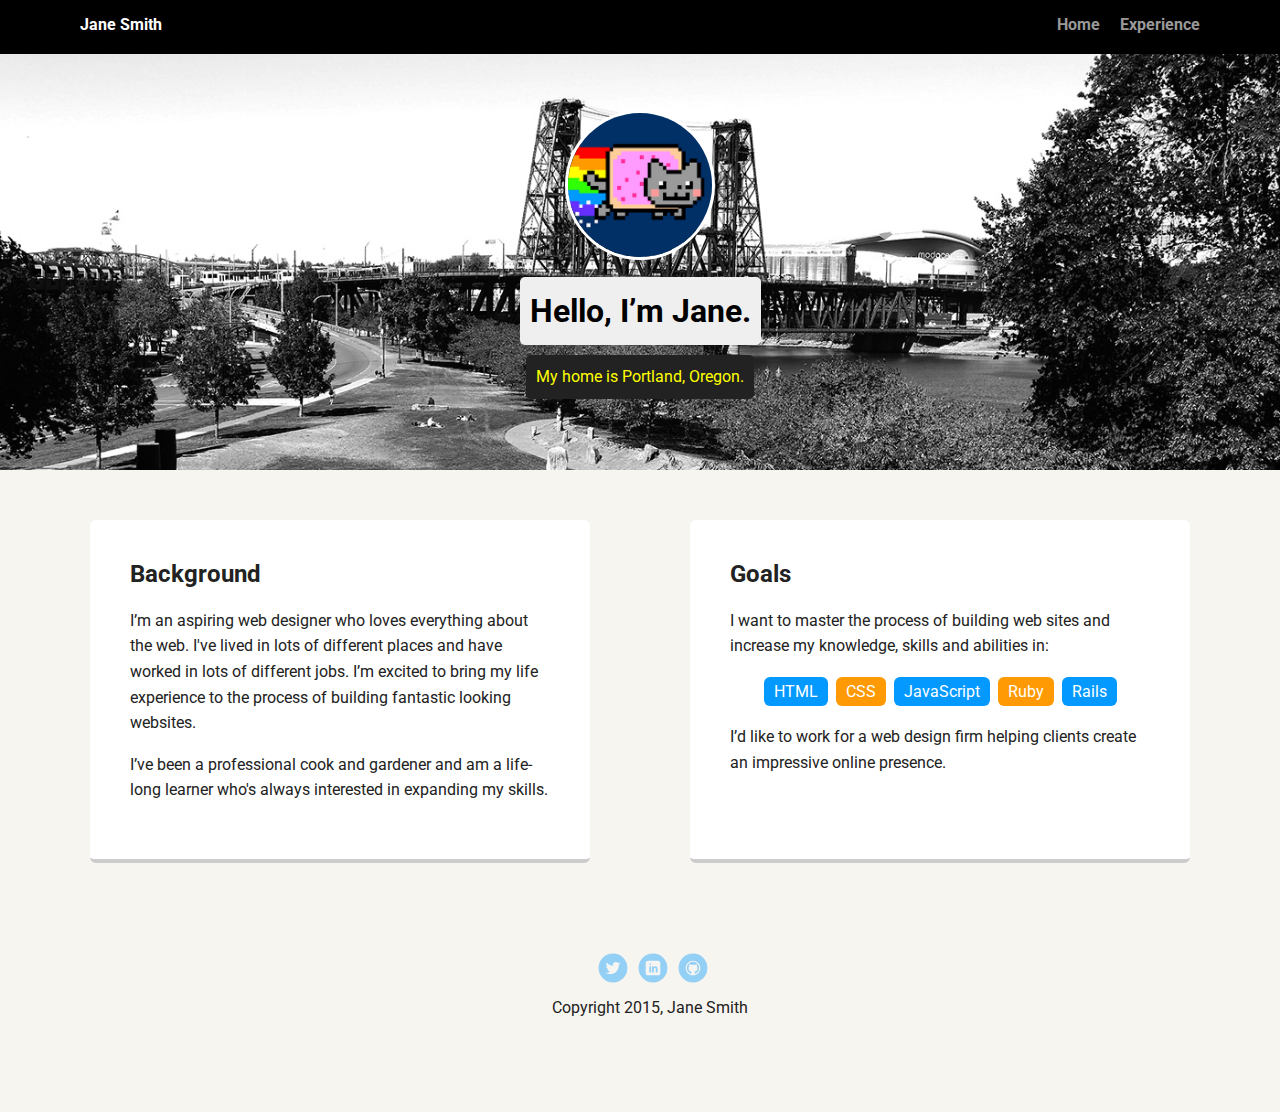
==== index.html @ 6a8ef8f2 "Simplifying le layout" ====
<!doctype html>
<html lang="en">
<head>
  <meta charset="utf-8">
  <title>Jane Smith's Profile</title>
  <meta name="viewport" content="width=device-width, initial-scale=1.0">
  <link rel="stylesheet" href="styles.css">
  <link href="https://fonts.googleapis.com/css?family=Muli%7CRoboto:400,300,500,700,900" rel="stylesheet"></head>
  <body>

    <div class="main-nav">
        <ul class="nav">
          <li class="name">Jane Smith</li>
          <li><a href="#">Home</a></li>
          <li><a href="#">Experience</a></li>
        </ul>
    </div>

    <header>
      <img src="images/me.png" alt="Drawing of Jane Smith" class="profile-image">
      <h1 class="tag name">Hello, I’m Jane.</h1>
      <p class="tag location">My home is Portland, Oregon.</p>
    </header>

    <main class="flex">
      <div class="card">
        <h2>Background</h2>
        <p>I’m an aspiring web designer who loves everything about the web. I've lived in lots of different places and have worked in lots of different jobs. I’m excited to bring my life experience to the process of building fantastic looking websites.</p>
        <p>I’ve been a professional cook and gardener and am a life-long learner who's always interested in expanding my skills.</p>
      </div> 

      <div class="card">
        <h2>Goals</h2>
        <p>I want to master the process of building web sites and increase my knowledge, skills and abilities in:</p>
        <ul class="skills">
          <li>HTML</li>
          <li>CSS</li>
          <li>JavaScript</li>
          <li>Ruby</li>
          <li>Rails</li>
        </ul>
        <p>I’d like to work for a web design firm helping clients create an impressive online presence.</p>
      </div> 

    </main>
    <footer>
      <ul>
        <li><a href="#" class="social twitter">Twitter</a></li>
        <li><a href="#" class="social linkedin">LinkedIn</a></li>
        <li><a href="#" class="social github">Github</a></li>
      </ul>
      <p class="copyright">Copyright 2015, Jane Smith</p>
    </footer>
  </body>
  </html>
---- styles.css ----
/* Global Layout Set-up */
* { 
  box-sizing: border-box;
}
  
body {
  margin: 0;
  padding: 0;
  text-align: center;
  font-family: 'Roboto', sans-serif;
  color: #222;
  background: #f7f5f0;
}
/* Link Styles */

a {
  text-decoration: none;
  color: #999;
}
a:hover {
  color: #6633ff;
}

/* Section Styles */

.main-nav {
  width: 100%;
  background: black;
  min-height: 30px;
  padding: 10px;
  position: fixed;
  text-align: center;
}
.nav {
  display: flex;
  justify-content: space-around;
  font-weight: 700;
  list-style-type: none;
  margin: 0 auto;
  padding: 0;
}

.nav .name {
    display: block;
    margin-right: auto;
    color: white;
}
.nav li {
  padding: 5px 10px 10px 10px;
}
.nav a {
  transition: all .5s;
}
.nav a:hover {
  color: white
}

header {
  text-align: center;
  background: url('images/portland.jpg') no-repeat top center ;
  background-size: cover;
  overflow: hidden;
  padding-top: 60px;
}
header {
  line-height: 1.5;
}
header .profile-image {
  margin-top: 50px;
  width: 150px;
  height: 150px;
  border-radius: 50%;
  border: 3px solid white;
  transition: all .5s;
}
header .profile-image:hover {
  transform: scale(1.2) rotate(5deg);
}
.tag {
  background-color: #efefef;
  color: black;
  padding: 10px;
  border-radius: 5px;
  display: table;
  margin: 10px auto;
} 
.location {
  background-color: #222;
  color: yellow;
}
.card {
  margin: 30px;
  padding: 20px 40px 40px;
  max-width: 500px;
  text-align: left;
  background: #fff;
  border-bottom: 4px solid #ccc;
  border-radius: 6px;
  transition: all .5s;
}
.card:hover {
  border-color: #ff99ff;
}

ul.skills {
  padding: 0;
  text-align: center;
}

.skills li {
  border-radius: 6px;
  display: inline-block;
  background: #ff9904;
  color: white;
  padding: 5px 10px;
  margin: 2px;
}

.skills li:nth-child(odd) {
  background: #0399ff;
}

footer {
  width: 100%;
  min-height: 30px;
  padding: 20px 0 40px 20px;
}

footer .copyright {
  top: -8px;
  font-size: .75em;
}

footer ul {
  list-style-type: none;
  margin: 0;
  padding: 0;
}

footer ul li {
  display: inline-block;
}

a.social {
  display: inline-block;
  text-indent: -9999px;
  margin-left: 5px;
  width: 30px;
  height: 30px;
  background-size: 30px 30px;
  opacity: .4;
  transition: all .5s;
}
a.twitter {
  background-image: url(images/twitter.svg);
}
a.linkedin {
  background-image: url(images/linkedin.svg);
}
a.github {
  background-image: url(images/github.svg);
}
a.social:hover {
  opacity: 1;
}
.clearfix {
  clear: both;
}

/* Styles for larger screens */
@media screen and (min-width: 720px) {
  
  .flex {
      display: -ms-flexbox;      /* TWEENER - IE 10 */
      display: flex; 
      max-width: 1200px;
      -ms-flex-pack: distribute;
      justify-content: space-around;
      margin: 0 auto;
  }

  header {
    min-height: 470px;
  }

  .nav {
    max-width: 1200px;
    padding: 0 30px;
  }


  main {
    padding-top: 20px;
  }

  main p {
    line-height: 1.6em;
  }

  footer {
    font-size: 1.3em;
    max-width: 1200px;
    margin: 40px auto;
  }

}
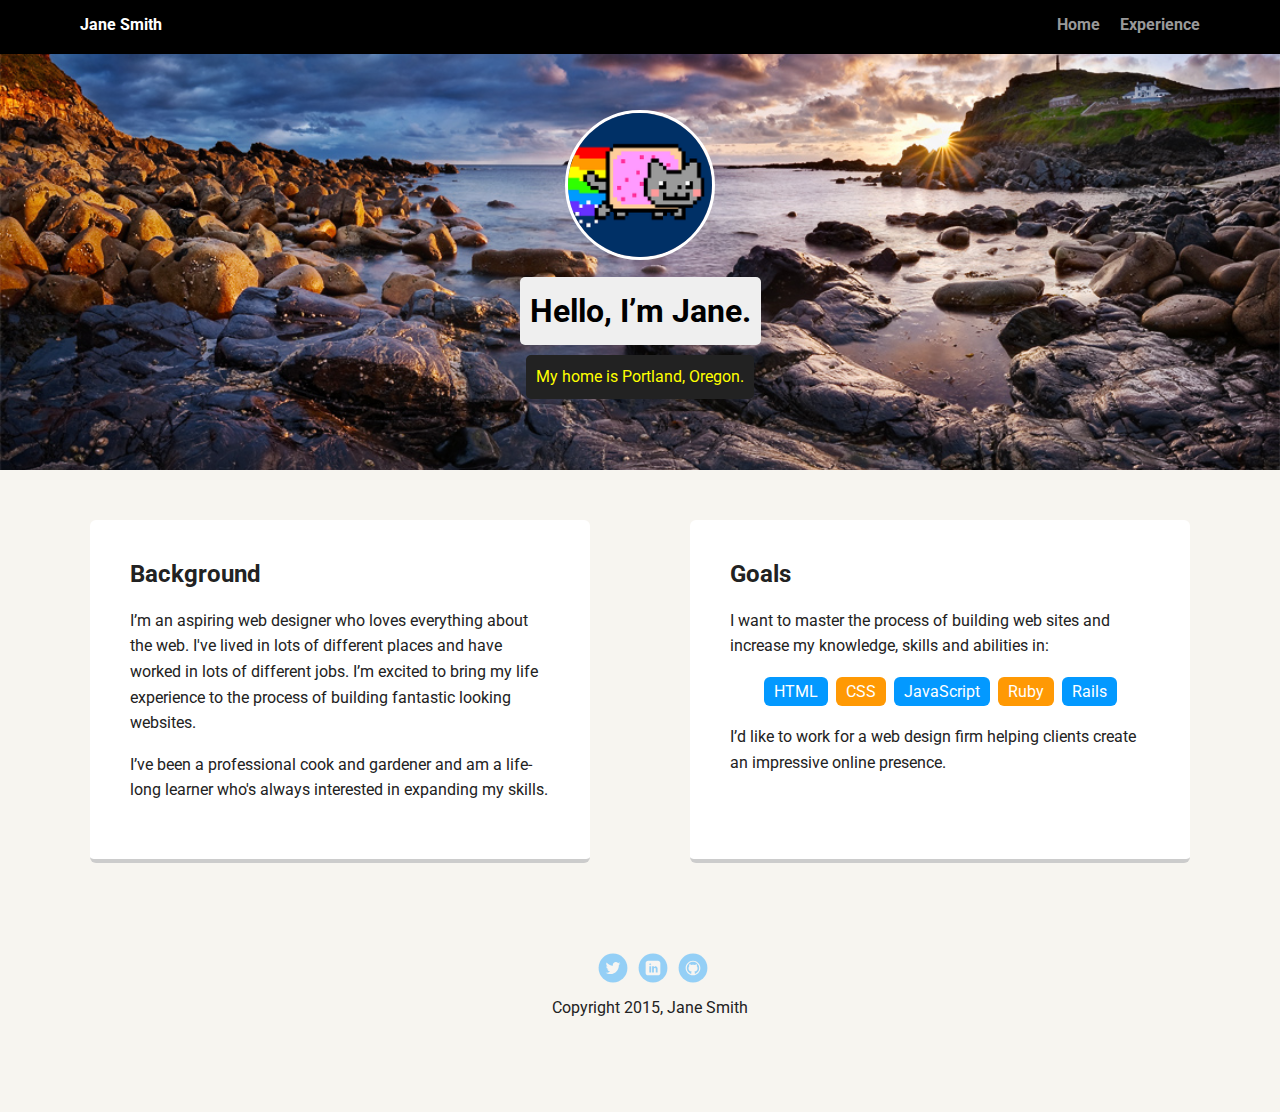
==== commit 35a7e3cf: "Added new images to repository" ====
--- a/index.html
+++ b/index.html
@@ -27,7 +27,7 @@
         <h2>Background</h2>
         <p>I’m an aspiring web designer who loves everything about the web. I've lived in lots of different places and have worked in lots of different jobs. I’m excited to bring my life experience to the process of building fantastic looking websites.</p>
         <p>I’ve been a professional cook and gardener and am a life-long learner who's always interested in expanding my skills.</p>
-      </div> 
+      </div>
 
       <div class="card">
         <h2>Goals</h2>
@@ -40,7 +40,7 @@
           <li>Rails</li>
         </ul>
         <p>I’d like to work for a web design firm helping clients create an impressive online presence.</p>
-      </div> 
+      </div>
 
     </main>
     <footer>
--- a/styles.css
+++ b/styles.css
@@ -1,8 +1,8 @@
 /* Global Layout Set-up */
-* { 
+* {
   box-sizing: border-box;
 }
-  
+
 body {
   margin: 0;
   padding: 0;
@@ -57,7 +57,7 @@
 
 header {
   text-align: center;
-  background: url('images/portland.jpg') no-repeat top center ;
+  background: url('images/priest-cove.jpg') no-repeat top center ;
   background-size: cover;
   overflow: hidden;
   padding-top: 60px;
@@ -83,7 +83,7 @@
   border-radius: 5px;
   display: table;
   margin: 10px auto;
-} 
+}
 .location {
   background-color: #222;
   color: yellow;
@@ -169,10 +169,10 @@
 
 /* Styles for larger screens */
 @media screen and (min-width: 720px) {
-  
+
   .flex {
       display: -ms-flexbox;      /* TWEENER - IE 10 */
-      display: flex; 
+      display: flex;
       max-width: 1200px;
       -ms-flex-pack: distribute;
       justify-content: space-around;
@@ -204,4 +204,3 @@
   }
 
 }
-
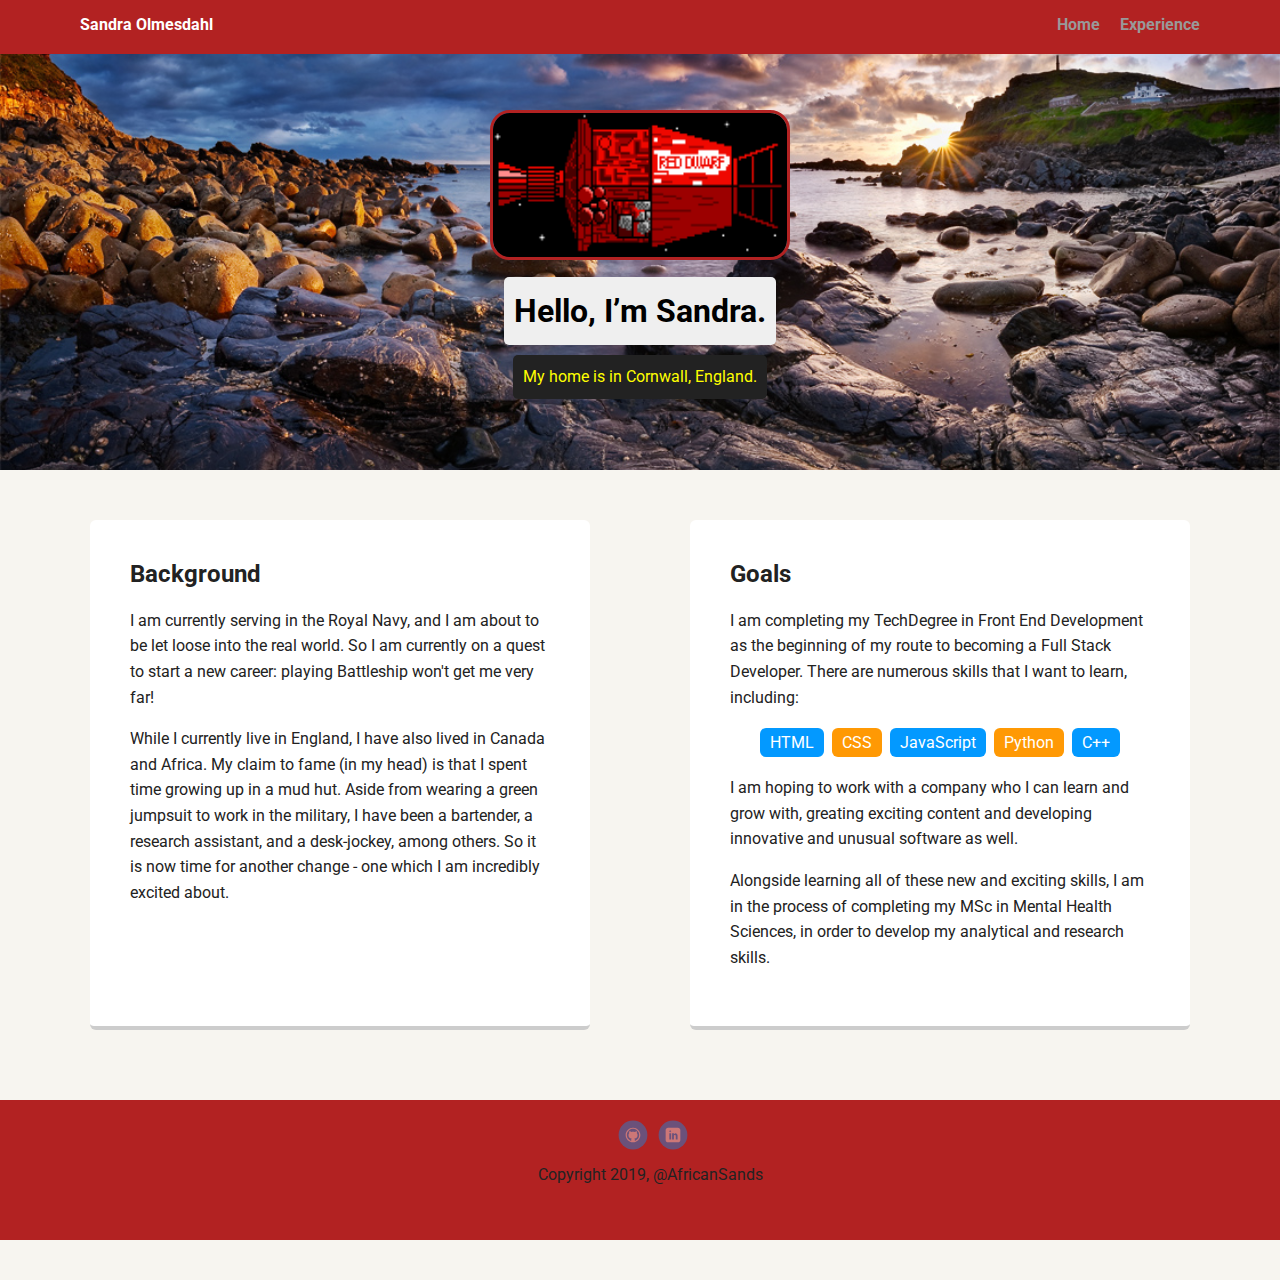
==== commit 2b375cb0: "Initial edit" ====
--- a/index.html
+++ b/index.html
@@ -2,7 +2,7 @@
 <html lang="en">
 <head>
   <meta charset="utf-8">
-  <title>Jane Smith's Profile</title>
+  <title>Sandra Olmesdahl's Profile</title>
   <meta name="viewport" content="width=device-width, initial-scale=1.0">
   <link rel="stylesheet" href="styles.css">
   <link href="https://fonts.googleapis.com/css?family=Muli%7CRoboto:400,300,500,700,900" rel="stylesheet"></head>
@@ -10,46 +10,46 @@
 
     <div class="main-nav">
         <ul class="nav">
-          <li class="name">Jane Smith</li>
-          <li><a href="#">Home</a></li>
+          <li class="name">Sandra Olmesdahl</li>
+          <li><a href="index.html">Home</a></li>
           <li><a href="#">Experience</a></li>
         </ul>
     </div>
 
     <header>
-      <img src="images/me.png" alt="Drawing of Jane Smith" class="profile-image">
-      <h1 class="tag name">Hello, I’m Jane.</h1>
-      <p class="tag location">My home is Portland, Oregon.</p>
+      <img src="images/red_dwarf_3.gif" alt="One of Sandra's favourite things" class="profile-image">
+      <h1 class="tag name">Hello, I’m Sandra.</h1>
+      <p class="tag location">My home is in Cornwall, England.</p>
     </header>
 
     <main class="flex">
       <div class="card">
         <h2>Background</h2>
-        <p>I’m an aspiring web designer who loves everything about the web. I've lived in lots of different places and have worked in lots of different jobs. I’m excited to bring my life experience to the process of building fantastic looking websites.</p>
-        <p>I’ve been a professional cook and gardener and am a life-long learner who's always interested in expanding my skills.</p>
+        <p>I am currently serving in the Royal Navy, and I am about to be let loose into the real world. So I am currently on a quest to start a new career: playing Battleship won't get me very far!</p>
+        <p>While I currently live in England, I have also lived in Canada and Africa. My claim to fame (in my head) is that I spent time growing up in a mud hut. Aside from wearing a green jumpsuit to work in the military, I have been a bartender, a research assistant, and a desk-jockey, among others. So it is now time for another change - one which I am incredibly excited about.</p>
       </div>
 
       <div class="card">
         <h2>Goals</h2>
-        <p>I want to master the process of building web sites and increase my knowledge, skills and abilities in:</p>
+        <p>I am completing my TechDegree in Front End Development as the beginning of my route to becoming a Full Stack Developer. There are numerous skills that I want to learn, including:</p>
         <ul class="skills">
           <li>HTML</li>
           <li>CSS</li>
           <li>JavaScript</li>
-          <li>Ruby</li>
-          <li>Rails</li>
+          <li>Python</li>
+          <li>C++</li>
         </ul>
-        <p>I’d like to work for a web design firm helping clients create an impressive online presence.</p>
+        <p>I am hoping to work with a company who I can learn and grow with, greating exciting content and developing innovative and unusual software as well.</p>
+        <p>Alongside learning all of these new and exciting skills, I am in the process of completing my MSc in Mental Health Sciences, in order to develop my analytical and research skills.</p>
       </div>
 
     </main>
     <footer>
       <ul>
-        <li><a href="#" class="social twitter">Twitter</a></li>
-        <li><a href="#" class="social linkedin">LinkedIn</a></li>
-        <li><a href="#" class="social github">Github</a></li>
+        <li><a href="https://github.com/AfricanSands" class="social github">Github</a></li>
+        <li><a href="https://www.linkedin.com/in/sandra-olmesdahl-3199ab4b" class="social linkedin">LinkedIn</a></li>
       </ul>
-      <p class="copyright">Copyright 2015, Jane Smith</p>
+      <p class="copyright">Copyright 2019, @AfricanSands</p>
     </footer>
   </body>
   </html>
--- a/styles.css
+++ b/styles.css
@@ -25,7 +25,7 @@
 
 .main-nav {
   width: 100%;
-  background: black;
+  background: firebrick;
   min-height: 30px;
   padding: 10px;
   position: fixed;
@@ -67,14 +67,14 @@
 }
 header .profile-image {
   margin-top: 50px;
-  width: 150px;
+  width: 300px;
   height: 150px;
-  border-radius: 50%;
-  border: 3px solid white;
+  border-radius: 20px;
+  border: 3px solid firebrick;
   transition: all .5s;
 }
 header .profile-image:hover {
-  transform: scale(1.2) rotate(5deg);
+  transform: scale(1.5) rotate(360deg);
 }
 .tag {
   background-color: #efefef;
@@ -121,9 +121,10 @@
 }
 
 footer {
-  width: 100%;
+  width: cover;
   min-height: 30px;
   padding: 20px 0 40px 20px;
+  background-color: firebrick;
 }
 
 footer .copyright {
@@ -151,9 +152,7 @@
   opacity: .4;
   transition: all .5s;
 }
-a.twitter {
-  background-image: url(images/twitter.svg);
-}
+
 a.linkedin {
   background-image: url(images/linkedin.svg);
 }
@@ -199,7 +198,7 @@
 
   footer {
     font-size: 1.3em;
-    max-width: 1200px;
+    max-width: cover;
     margin: 40px auto;
   }
 
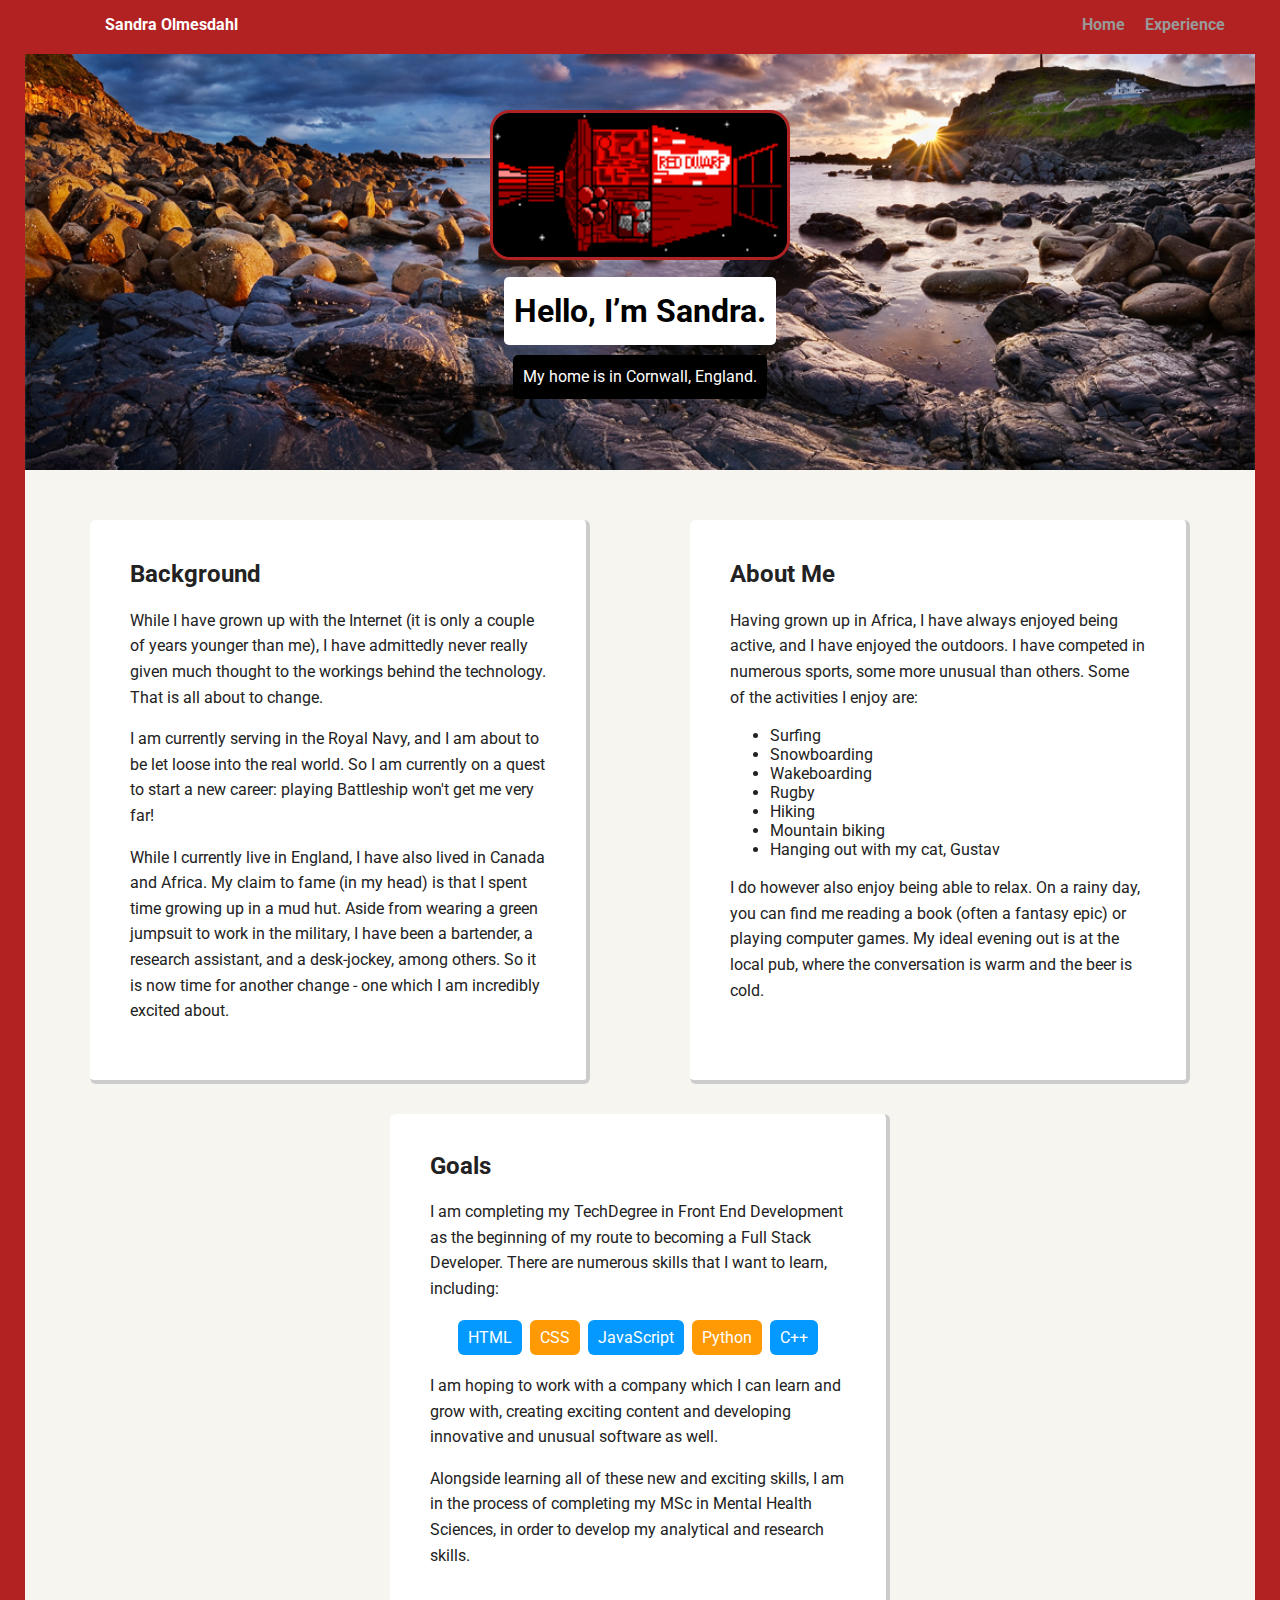
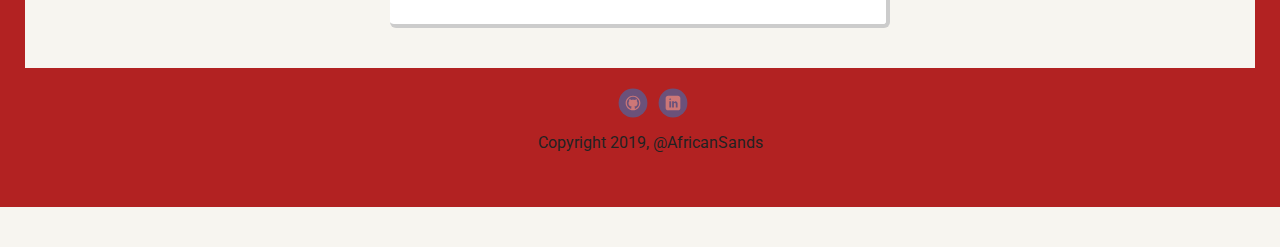
==== commit 19569efb: "Addition of About Me section" ====
--- a/index.html
+++ b/index.html
@@ -25,25 +25,42 @@
     <main class="flex">
       <div class="card">
         <h2>Background</h2>
+        <p>While I have grown up with the Internet (it is only a couple of years younger than me), I have admittedly never really given much thought to the workings behind the technology. That is all about to change. </p>
         <p>I am currently serving in the Royal Navy, and I am about to be let loose into the real world. So I am currently on a quest to start a new career: playing Battleship won't get me very far!</p>
         <p>While I currently live in England, I have also lived in Canada and Africa. My claim to fame (in my head) is that I spent time growing up in a mud hut. Aside from wearing a green jumpsuit to work in the military, I have been a bartender, a research assistant, and a desk-jockey, among others. So it is now time for another change - one which I am incredibly excited about.</p>
       </div>
 
       <div class="card">
-        <h2>Goals</h2>
-        <p>I am completing my TechDegree in Front End Development as the beginning of my route to becoming a Full Stack Developer. There are numerous skills that I want to learn, including:</p>
-        <ul class="skills">
-          <li>HTML</li>
-          <li>CSS</li>
-          <li>JavaScript</li>
-          <li>Python</li>
-          <li>C++</li>
+        <h2>About Me</h2>
+        <p>Having grown up in Africa, I have always enjoyed being active, and I have enjoyed the outdoors. I have competed in numerous sports, some more unusual than others. Some of the activities I enjoy are:</p>
+        <ul class="activities">
+          <li>Surfing</li>
+          <li>Snowboarding</li>
+          <li>Wakeboarding</li>
+          <li>Rugby</li>
+          <li>Hiking</li>
+          <li>Mountain biking</li>
+          <li>Hanging out with my cat, Gustav</li>
         </ul>
-        <p>I am hoping to work with a company who I can learn and grow with, greating exciting content and developing innovative and unusual software as well.</p>
-        <p>Alongside learning all of these new and exciting skills, I am in the process of completing my MSc in Mental Health Sciences, in order to develop my analytical and research skills.</p>
+        <p>I do however also enjoy being able to relax. On a rainy day, you can find me reading a book (often a fantasy epic) or playing computer games. My ideal evening out is at the local pub, where the conversation is warm and the beer is cold.</p>
       </div>
 
     </main>
+
+    <div class="card_2">
+      <h2>Goals</h2>
+      <p>I am completing my TechDegree in Front End Development as the beginning of my route to becoming a Full Stack Developer. There are numerous skills that I want to learn, including:</p>
+      <ul class="skills">
+        <li>HTML</li>
+        <li>CSS</li>
+        <li>JavaScript</li>
+        <li>Python</li>
+        <li>C++</li>
+      </ul>
+      <p>I am hoping to work with a company which I can learn and grow with, creating exciting content and developing innovative and unusual software as well.</p>
+      <p>Alongside learning all of these new and exciting skills, I am in the process of completing my MSc in Mental Health Sciences, in order to develop my analytical and research skills.</p>
+    </div>
+
     <footer>
       <ul>
         <li><a href="https://github.com/AfricanSands" class="social github">Github</a></li>
--- a/styles.css
+++ b/styles.css
@@ -10,6 +10,8 @@
   font-family: 'Roboto', sans-serif;
   color: #222;
   background: #f7f5f0;
+  border-left: solid firebrick 25px;
+  border-right: solid firebrick 25px;
 }
 /* Link Styles */
 
@@ -77,7 +79,7 @@
   transform: scale(1.5) rotate(360deg);
 }
 .tag {
-  background-color: #efefef;
+  background-color: white;
   color: black;
   padding: 10px;
   border-radius: 5px;
@@ -85,8 +87,8 @@
   margin: 10px auto;
 }
 .location {
-  background-color: #222;
-  color: yellow;
+  background-color: black;
+  color: white;
 }
 .card {
   margin: 30px;
@@ -95,13 +97,26 @@
   text-align: left;
   background: #fff;
   border-bottom: 4px solid #ccc;
+  border-right: 4px solid #ccc;
   border-radius: 6px;
   transition: all .5s;
 }
 .card:hover {
-  border-color: #ff99ff;
-}
-
+  border-color: firebrick;
+}
+
+.card_2 {
+  margin: auto;
+  padding: 20px 40px 40px;
+  max-width: 500px;
+  text-align: left;
+  background: #fff;
+  border-bottom: 4px solid #ccc;
+  border-right: 4px solid #ccc;
+  border-radius: 6px;
+  transition: all .5s;
+  line-height: 1.6em;
+}
 ul.skills {
   padding: 0;
   text-align: center;
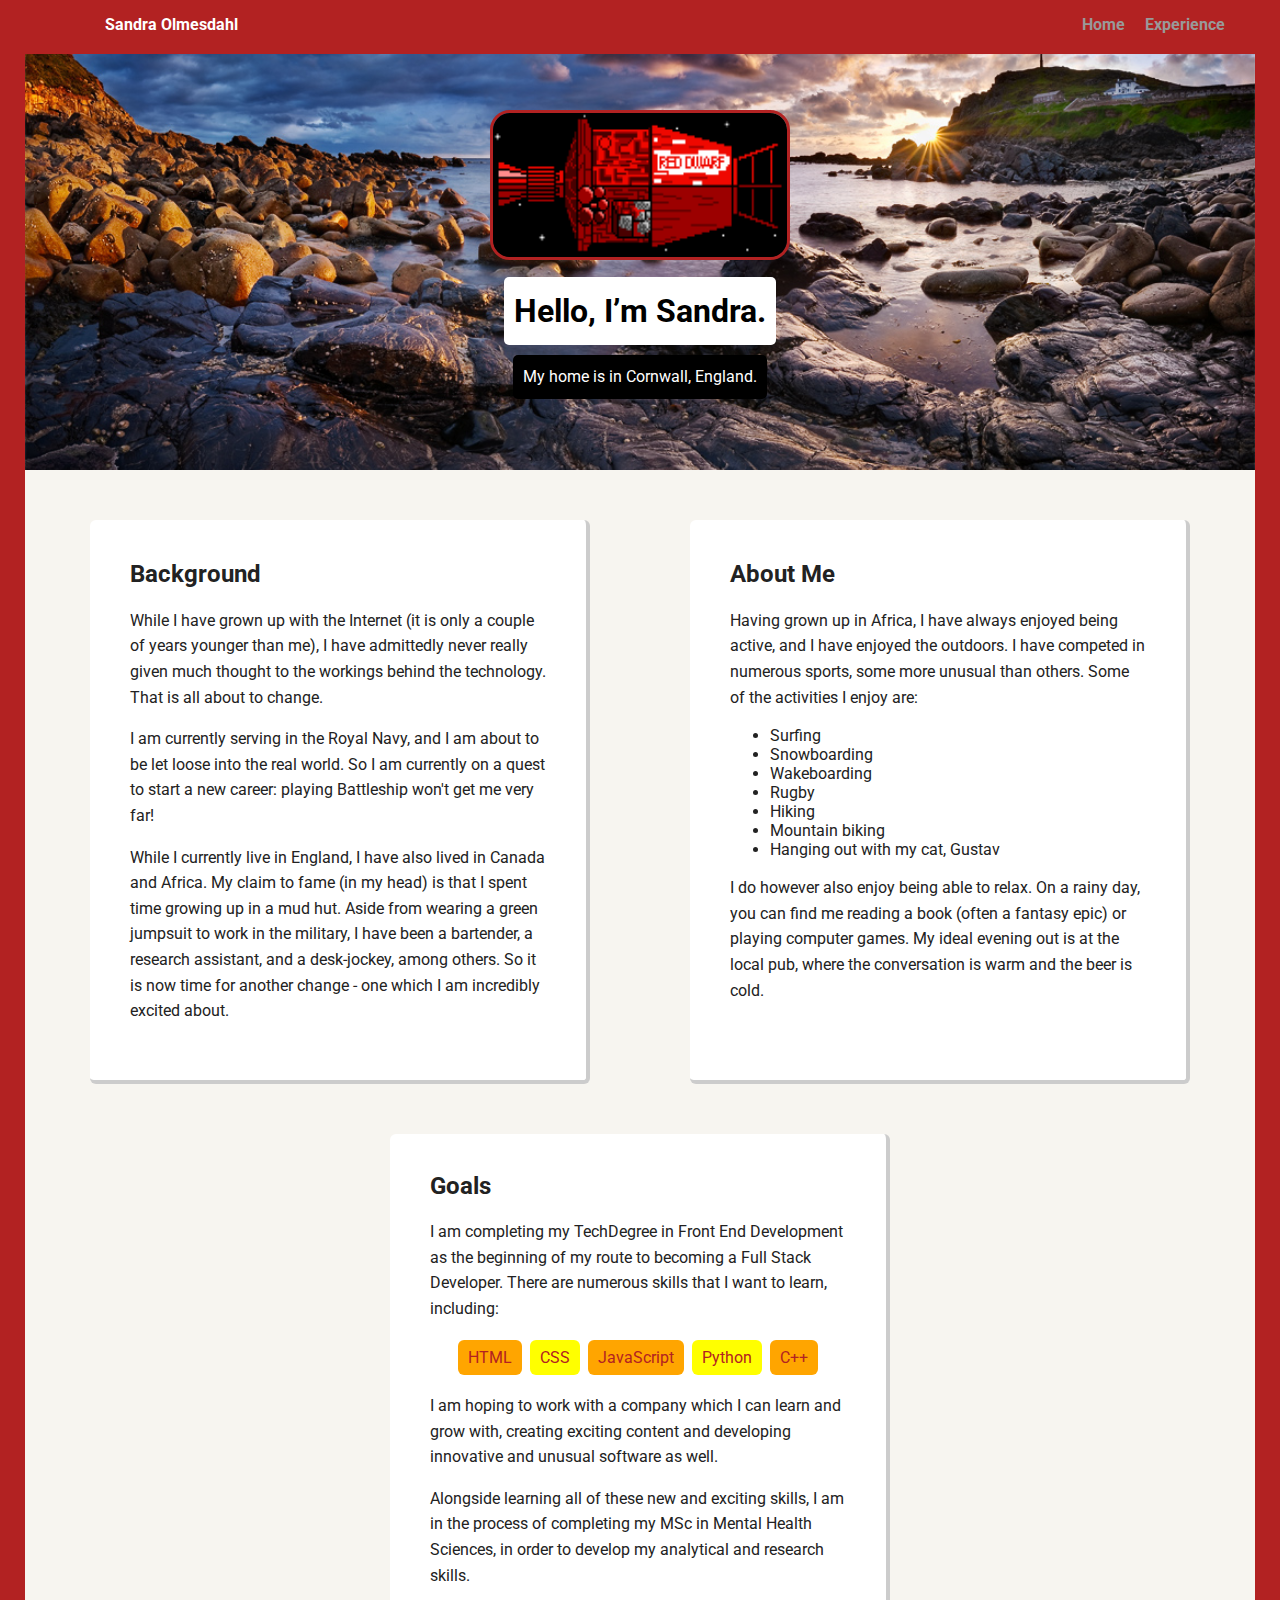
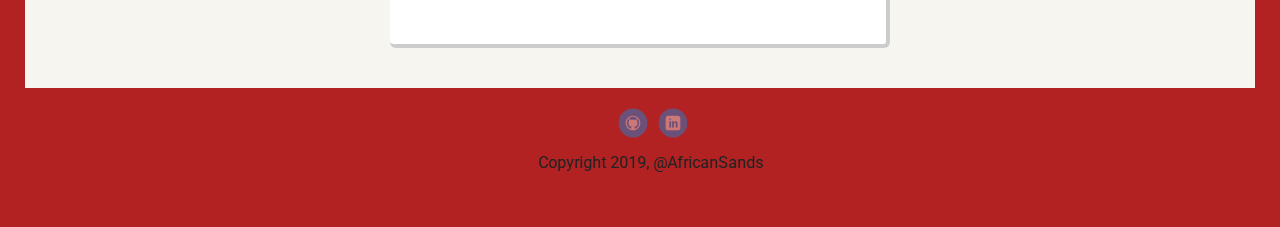
==== commit 2cb778c9: "Experiences edit 1" ====
--- a/index.html
+++ b/index.html
@@ -12,7 +12,7 @@
         <ul class="nav">
           <li class="name">Sandra Olmesdahl</li>
           <li><a href="index.html">Home</a></li>
-          <li><a href="#">Experience</a></li>
+          <li><a href="resume/experience.html">Experience</a></li>
         </ul>
     </div>
 
@@ -63,8 +63,8 @@
 
     <footer>
       <ul>
-        <li><a href="https://github.com/AfricanSands" class="social github">Github</a></li>
-        <li><a href="https://www.linkedin.com/in/sandra-olmesdahl-3199ab4b" class="social linkedin">LinkedIn</a></li>
+        <li><a target="_blank" href="https://github.com/AfricanSands" class="social github">Github</a></li>
+        <li><a target="_blank" href="https://www.linkedin.com/in/sandra-olmesdahl-3199ab4b" class="social linkedin">LinkedIn</a></li>
       </ul>
       <p class="copyright">Copyright 2019, @AfricanSands</p>
     </footer>
--- a/styles.css
+++ b/styles.css
@@ -78,6 +78,14 @@
 header .profile-image:hover {
   transform: scale(1.5) rotate(360deg);
 }
+
+.page_image {
+  width: cover;
+  margin: auto;
+  overflow: hidden;
+  height: 250px;
+}
+
 .tag {
   background-color: white;
   color: black;
@@ -106,7 +114,7 @@
 }
 
 .card_2 {
-  margin: auto;
+  margin: 20px auto 40px;
   padding: 20px 40px 40px;
   max-width: 500px;
   text-align: left;
@@ -117,6 +125,11 @@
   transition: all .5s;
   line-height: 1.6em;
 }
+
+.card_2:hover {
+  border-color: firebrick;
+}
+
 ul.skills {
   padding: 0;
   text-align: center;
@@ -125,14 +138,14 @@
 .skills li {
   border-radius: 6px;
   display: inline-block;
-  background: #ff9904;
-  color: white;
+  background: yellow;
+  color: firebrick;
   padding: 5px 10px;
   margin: 2px;
 }
 
 .skills li:nth-child(odd) {
-  background: #0399ff;
+  background: orange;
 }
 
 footer {
@@ -214,7 +227,8 @@
   footer {
     font-size: 1.3em;
     max-width: cover;
-    margin: 40px auto;
-  }
-
-}
+    margin: auto;
+  }
+
+}
+/* Experience Page additions */
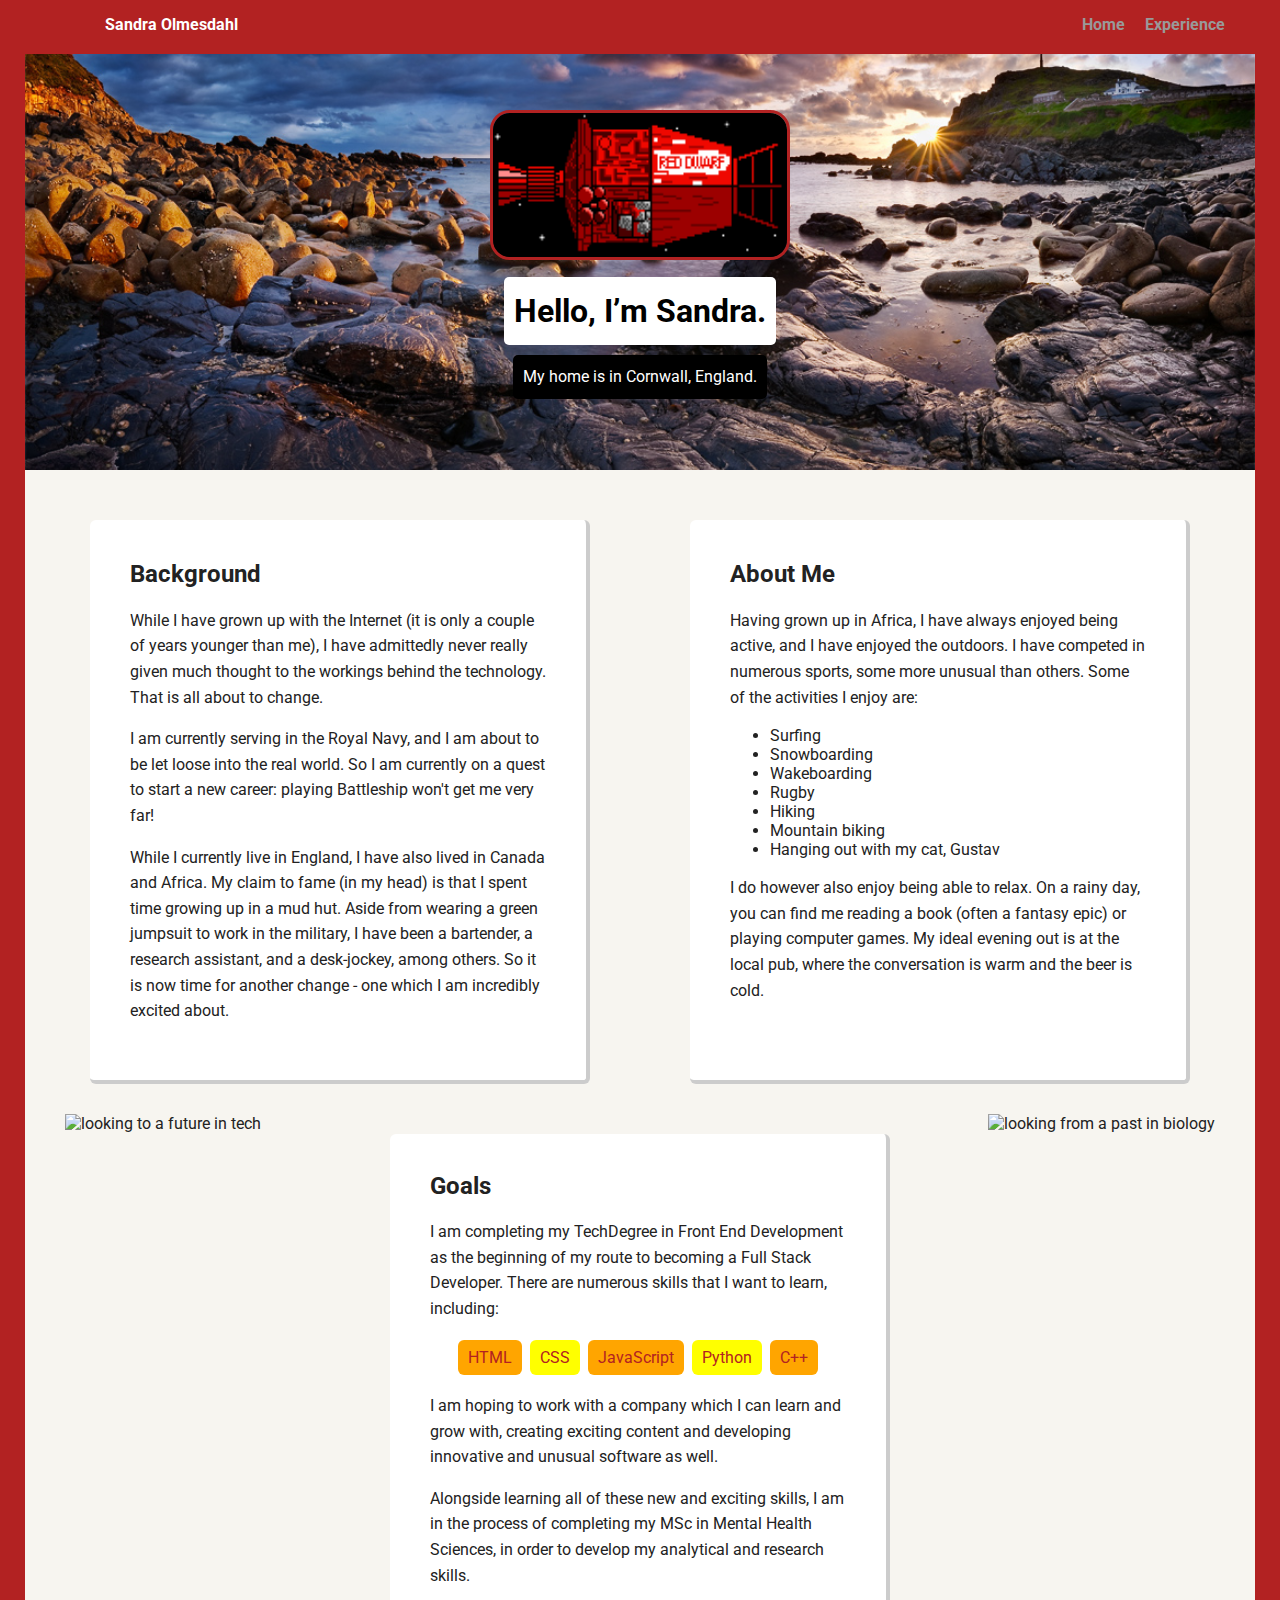
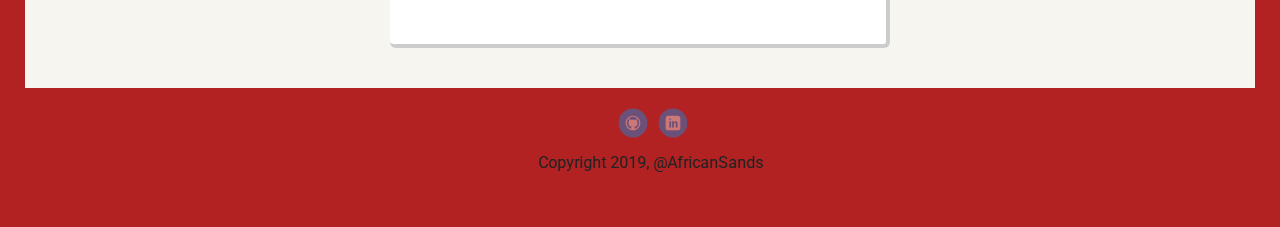
==== commit e176aa6f: "Completion of Experience page" ====
--- a/index.html
+++ b/index.html
@@ -44,9 +44,10 @@
         </ul>
         <p>I do however also enjoy being able to relax. On a rainy day, you can find me reading a book (often a fantasy epic) or playing computer games. My ideal evening out is at the local pub, where the conversation is warm and the beer is cold.</p>
       </div>
-
     </main>
 
+    <img src="http://placeimg.com/350/550/tech" alt="looking to a future in tech" style="float: left; margin-left: 40px;">
+    <img src="http://placeimg.com/350/550/nature" alt="looking from a past in biology" style="float: right; margin-right: 40px;">
     <div class="card_2">
       <h2>Goals</h2>
       <p>I am completing my TechDegree in Front End Development as the beginning of my route to becoming a Full Stack Developer. There are numerous skills that I want to learn, including:</p>
--- a/styles.css
+++ b/styles.css
@@ -232,3 +232,11 @@
 
 }
 /* Experience Page additions */
+.bg-img {
+  width: 800px;
+  height: 300px;
+  margin-top: 70px;
+  border: solid black 4px;
+  border-radius: 5px;
+  overflow: hidden;
+}
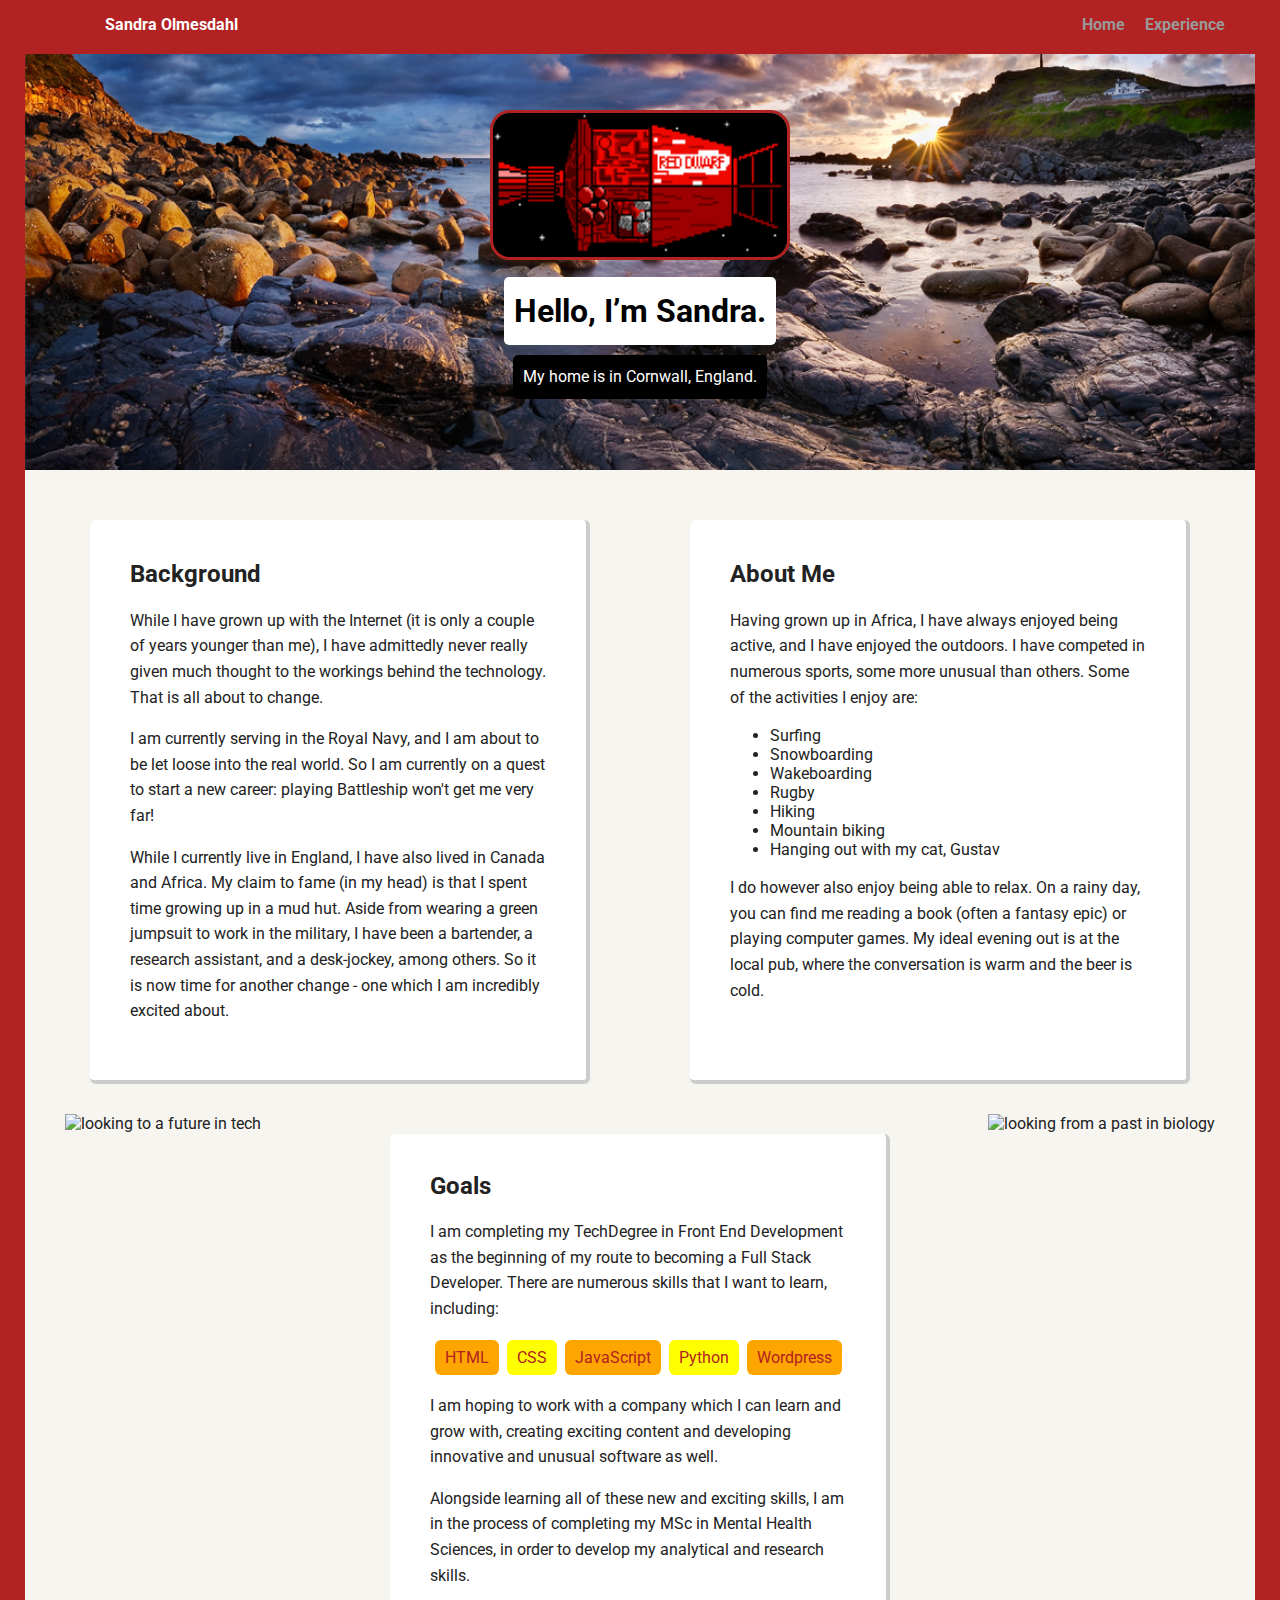
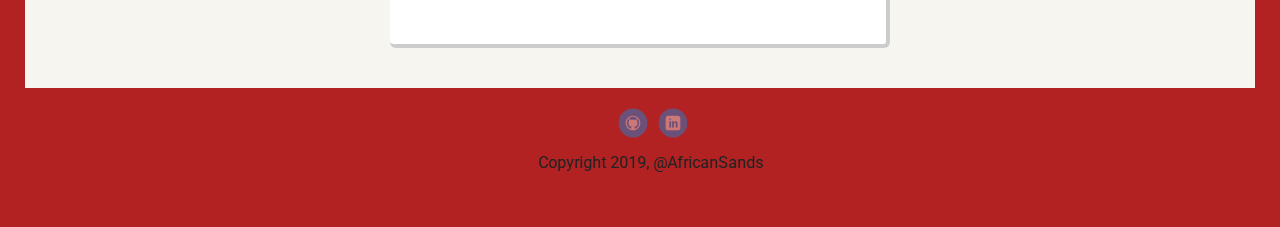
==== commit d13049ec: "final tweaks" ====
--- a/index.html
+++ b/index.html
@@ -56,7 +56,7 @@
         <li>CSS</li>
         <li>JavaScript</li>
         <li>Python</li>
-        <li>C++</li>
+        <li>Wordpress</li>
       </ul>
       <p>I am hoping to work with a company which I can learn and grow with, creating exciting content and developing innovative and unusual software as well.</p>
       <p>Alongside learning all of these new and exciting skills, I am in the process of completing my MSc in Mental Health Sciences, in order to develop my analytical and research skills.</p>
